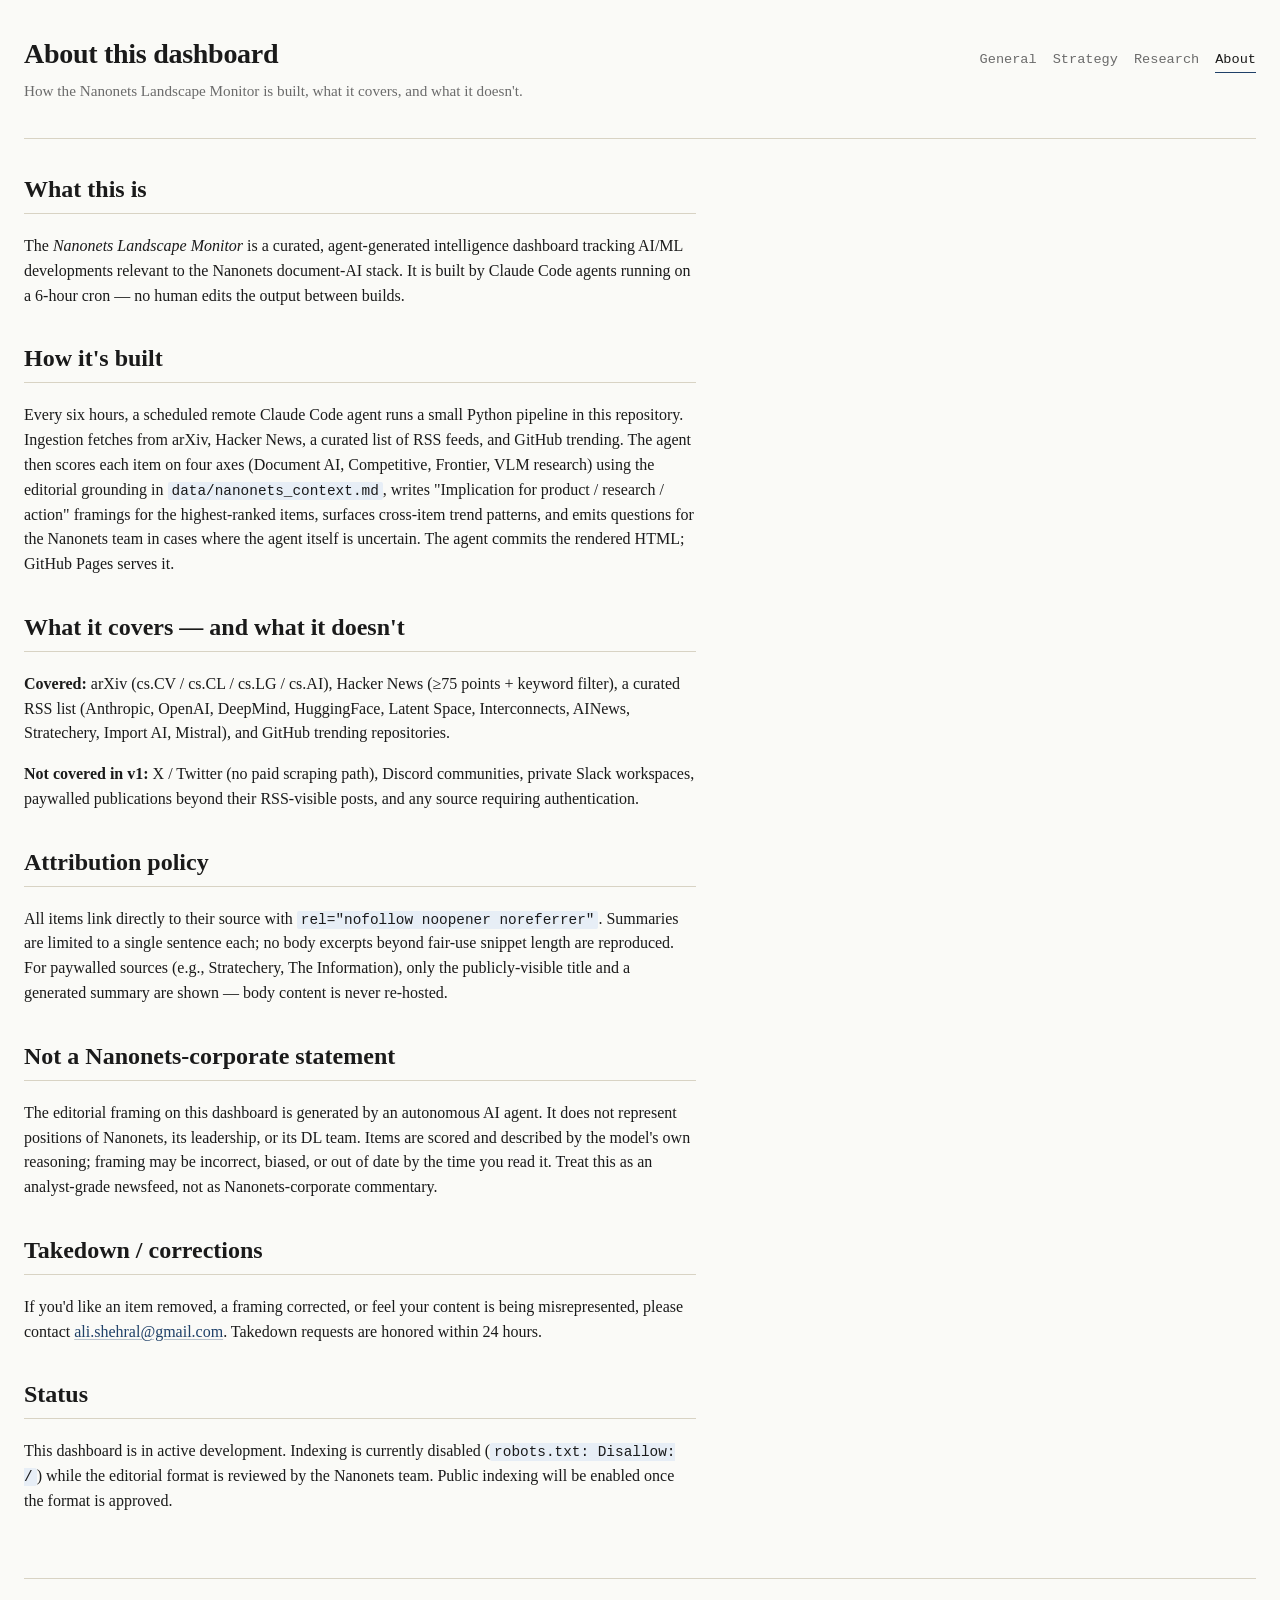
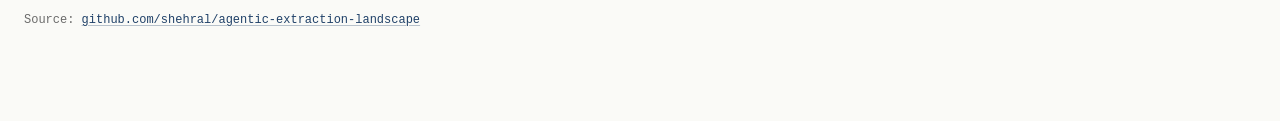
==== docs/about.html @ 38abcd94 "feat: Phase A complete — end-to-end stub build renders to docs/ 114 items ingested from 3 of 4 sourc" ====
<!DOCTYPE html>
<html lang="en">
<head>
  <meta charset="utf-8">
  <meta name="viewport" content="width=device-width, initial-scale=1.0">
  <title>About — Nanonets Landscape</title>
  <link rel="stylesheet" href="assets/styles.css">
</head>
<body>

<header class="site-header">
  <div>
    <h1>About this dashboard</h1>
    <p class="subtitle">How the Nanonets Landscape Monitor is built, what it covers, and what it doesn't.</p>
  </div>
  <nav class="site-nav" aria-label="Audience views">
    <a href="index.html">General</a>
    <a href="for-prathamesh.html">Strategy</a>
    <a href="for-dl-team.html">Research</a>
    <a href="about.html" class="current">About</a>
  </nav>
</header>

<main class="about-content">

<h2>What this is</h2>
<p>
  The <em>Nanonets Landscape Monitor</em> is a curated, agent-generated
  intelligence dashboard tracking AI/ML developments relevant to the
  Nanonets document-AI stack. It is built by Claude Code agents running
  on a 6-hour cron — no human edits the output between builds.
</p>

<h2>How it's built</h2>
<p>
  Every six hours, a scheduled remote Claude Code agent runs a small
  Python pipeline in this repository. Ingestion fetches from arXiv,
  Hacker News, a curated list of RSS feeds, and GitHub trending. The
  agent then scores each item on four axes (Document AI, Competitive,
  Frontier, VLM research) using the editorial grounding in
  <code>data/nanonets_context.md</code>, writes "Implication for product
  / research / action" framings for the highest-ranked items, surfaces
  cross-item trend patterns, and emits questions for the Nanonets team
  in cases where the agent itself is uncertain. The agent commits the
  rendered HTML; GitHub Pages serves it.
</p>

<h2>What it covers — and what it doesn't</h2>
<p>
  <strong>Covered:</strong> arXiv (cs.CV / cs.CL / cs.LG / cs.AI),
  Hacker News (≥75 points + keyword filter), a curated RSS list
  (Anthropic, OpenAI, DeepMind, HuggingFace, Latent Space, Interconnects,
  AINews, Stratechery, Import AI, Mistral), and GitHub trending
  repositories.
</p>
<p>
  <strong>Not covered in v1:</strong> X / Twitter (no paid scraping
  path), Discord communities, private Slack workspaces, paywalled
  publications beyond their RSS-visible posts, and any source requiring
  authentication.
</p>

<h2>Attribution policy</h2>
<p>
  All items link directly to their source with <code>rel="nofollow noopener
  noreferrer"</code>. Summaries are limited to a single sentence each;
  no body excerpts beyond fair-use snippet length are reproduced. For
  paywalled sources (e.g., Stratechery, The Information), only the
  publicly-visible title and a generated summary are shown — body
  content is never re-hosted.
</p>

<h2>Not a Nanonets-corporate statement</h2>
<p>
  The editorial framing on this dashboard is generated by an autonomous
  AI agent. It does not represent positions of Nanonets, its leadership,
  or its DL team. Items are scored and described by the model's own
  reasoning; framing may be incorrect, biased, or out of date by the
  time you read it. Treat this as an analyst-grade newsfeed, not as
  Nanonets-corporate commentary.
</p>

<h2>Takedown / corrections</h2>
<p>
  If you'd like an item removed, a framing corrected, or feel your
  content is being misrepresented, please contact
  <a href="mailto:ali.shehral@gmail.com">ali.shehral@gmail.com</a>.
  Takedown requests are honored within 24 hours.
</p>

<h2>Status</h2>
<p>
  This dashboard is in active development. Indexing is currently
  disabled (<code>robots.txt: Disallow: /</code>) while the editorial
  format is reviewed by the Nanonets team. Public indexing will be
  enabled once the format is approved.
</p>

</main>

<footer class="site-footer">
  <p class="provenance">
    Source: <a href="https://github.com/shehral/agentic-extraction-landscape">github.com/shehral/agentic-extraction-landscape</a>
  </p>
</footer>

</body>
</html>
---- docs/assets/styles.css ----
/* Nanonets Landscape — analyst-grade typography, restrained palette,
   no build step. CSS variables + Grid + mobile-first. */

:root {
  --color-bg: #fafaf7;
  --color-card: #ffffff;
  --color-text: #1a1a1a;
  --color-muted: #6b6b6b;
  --color-rule: #d8d3c4;
  --color-accent: #1f4068;
  --color-accent-soft: #e7eef6;
  --color-hostility: #8a4a31;
  --color-hostility-soft: #f5ece5;

  --serif: "Iowan Old Style", "Source Serif Pro", "Charter", Georgia, serif;
  --mono: "JetBrains Mono", "SF Mono", Menlo, Consolas, monospace;

  --content-max: 88rem;
  --gutter: 1.5rem;
  --line-height: 1.55;

  --shadow-card: 0 1px 0 rgba(0, 0, 0, 0.04), 0 1px 3px rgba(0, 0, 0, 0.04);
}

* { box-sizing: border-box; }

html {
  font-family: var(--serif);
  color: var(--color-text);
  background: var(--color-bg);
  -webkit-font-smoothing: antialiased;
  text-rendering: optimizeLegibility;
  font-size: 16px;
}

body {
  margin: 0;
  line-height: var(--line-height);
  max-width: var(--content-max);
  margin-inline: auto;
  padding: 2rem var(--gutter) 5rem;
}

a {
  color: var(--color-accent);
  text-decoration: underline;
  text-decoration-color: rgba(31, 64, 104, 0.3);
  text-underline-offset: 2px;
}

a:hover { text-decoration-color: currentColor; }

/* ---------- Header ---------- */

.site-header {
  border-bottom: 1px solid var(--color-rule);
  padding-bottom: 1.25rem;
  margin-bottom: 2rem;
  display: flex;
  align-items: baseline;
  justify-content: space-between;
  gap: 1.5rem;
  flex-wrap: wrap;
}

.site-header h1 {
  margin: 0;
  font-size: 1.75rem;
  font-weight: 600;
  letter-spacing: -0.01em;
}

.site-header .subtitle {
  color: var(--color-muted);
  font-size: 0.95rem;
  flex-basis: 100%;
  margin-top: 0.25rem;
}

.site-nav {
  display: flex;
  gap: 1rem;
  font-family: var(--mono);
  font-size: 0.85rem;
}

.site-nav a {
  text-decoration: none;
  color: var(--color-muted);
  padding-bottom: 2px;
  border-bottom: 1px solid transparent;
}

.site-nav a.current {
  color: var(--color-text);
  border-bottom-color: var(--color-accent);
}

.built-at {
  font-family: var(--mono);
  font-size: 0.8rem;
  color: var(--color-muted);
}

/* ---------- Brief (trend bullets above fold) ---------- */

.brief {
  background: var(--color-accent-soft);
  border-left: 3px solid var(--color-accent);
  padding: 1rem 1.25rem;
  margin-bottom: 2rem;
}

.brief h2 {
  margin: 0 0 0.5rem;
  font-size: 0.85rem;
  font-family: var(--mono);
  text-transform: uppercase;
  letter-spacing: 0.05em;
  color: var(--color-accent);
}

.brief ul { margin: 0; padding-left: 1.25rem; }
.brief li { margin-bottom: 0.4rem; }
.brief li:last-child { margin-bottom: 0; }

/* ---------- Axis columns ---------- */

.axes {
  display: grid;
  grid-template-columns: repeat(4, 1fr);
  gap: 1rem;
}

@media (max-width: 1100px) { .axes { grid-template-columns: repeat(2, 1fr); } }
@media (max-width: 640px)  { .axes { grid-template-columns: 1fr; } }

.axis-col h2 {
  font-family: var(--mono);
  font-size: 0.75rem;
  text-transform: uppercase;
  letter-spacing: 0.06em;
  color: var(--color-muted);
  margin: 0 0 0.75rem;
  padding-bottom: 0.4rem;
  border-bottom: 1px solid var(--color-rule);
}

/* ---------- Item card ---------- */

.item {
  background: var(--color-card);
  border: 1px solid var(--color-rule);
  padding: 0.75rem 0.9rem;
  margin-bottom: 0.7rem;
  box-shadow: var(--shadow-card);
  border-radius: 2px;
}

.item.hostility {
  border-left: 3px solid var(--color-hostility);
  background: var(--color-hostility-soft);
}

.item-meta {
  display: flex;
  gap: 0.6rem;
  align-items: center;
  font-family: var(--mono);
  font-size: 0.7rem;
  color: var(--color-muted);
  margin-bottom: 0.35rem;
}

.item-score {
  color: var(--color-text);
  font-weight: 600;
  background: var(--color-accent-soft);
  padding: 1px 5px;
  border-radius: 2px;
}

.item.hostility .item-score { background: var(--color-hostility-soft); color: var(--color-hostility); }

.item-source { text-transform: uppercase; letter-spacing: 0.04em; }

.item-title {
  font-size: 0.97rem;
  line-height: 1.35;
  margin: 0 0 0.35rem;
  font-weight: 500;
}

.item-title a { color: var(--color-text); text-decoration: none; }
.item-title a:hover { color: var(--color-accent); }

.item-summary {
  font-size: 0.88rem;
  color: var(--color-muted);
  margin: 0 0 0.4rem;
}

.framing {
  font-size: 0.82rem;
  border-top: 1px dashed var(--color-rule);
  padding-top: 0.5rem;
  margin-top: 0.5rem;
}

.framing dl { margin: 0; }
.framing dt {
  font-family: var(--mono);
  font-size: 0.7rem;
  text-transform: uppercase;
  letter-spacing: 0.04em;
  color: var(--color-muted);
  margin-top: 0.4rem;
}
.framing dt:first-child { margin-top: 0; }
.framing dd { margin: 0.1rem 0 0; }

.secondary-axes {
  font-family: var(--mono);
  font-size: 0.7rem;
  color: var(--color-muted);
}

/* ---------- Sidebar (AI-partner channel) ---------- */

.ai-partner {
  margin-top: 3rem;
  padding: 1.25rem;
  background: var(--color-card);
  border: 1px dashed var(--color-rule);
}

.ai-partner h2 {
  margin: 0 0 0.75rem;
  font-size: 0.85rem;
  font-family: var(--mono);
  text-transform: uppercase;
  letter-spacing: 0.05em;
  color: var(--color-muted);
}

.ai-partner .question {
  margin-bottom: 1rem;
  padding-left: 0.75rem;
  border-left: 2px solid var(--color-rule);
}

.ai-partner .question:last-child { margin-bottom: 0; }

.ai-partner .question-text { margin: 0 0 0.25rem; font-style: italic; }
.ai-partner .question-context { font-size: 0.85rem; color: var(--color-muted); margin: 0; }

/* ---------- Footer ---------- */

.site-footer {
  margin-top: 4rem;
  padding-top: 1.5rem;
  border-top: 1px solid var(--color-rule);
  font-size: 0.82rem;
  color: var(--color-muted);
}

.site-footer .disclaimer {
  font-style: italic;
  margin-bottom: 0.5rem;
}

.site-footer .provenance {
  font-family: var(--mono);
  font-size: 0.75rem;
  margin-top: 0.5rem;
}

.partial-banner {
  background: #fff4d6;
  border: 1px solid #d6b656;
  padding: 0.75rem 1rem;
  margin-bottom: 1.5rem;
  font-size: 0.9rem;
}

/* ---------- About page ---------- */

.about-content {
  max-width: 42rem;
}

.about-content h2 {
  margin-top: 2rem;
  border-bottom: 1px solid var(--color-rule);
  padding-bottom: 0.3rem;
}

.about-content p { font-size: 1rem; }
.about-content code { font-family: var(--mono); font-size: 0.9em; background: var(--color-accent-soft); padding: 1px 4px; border-radius: 2px; }
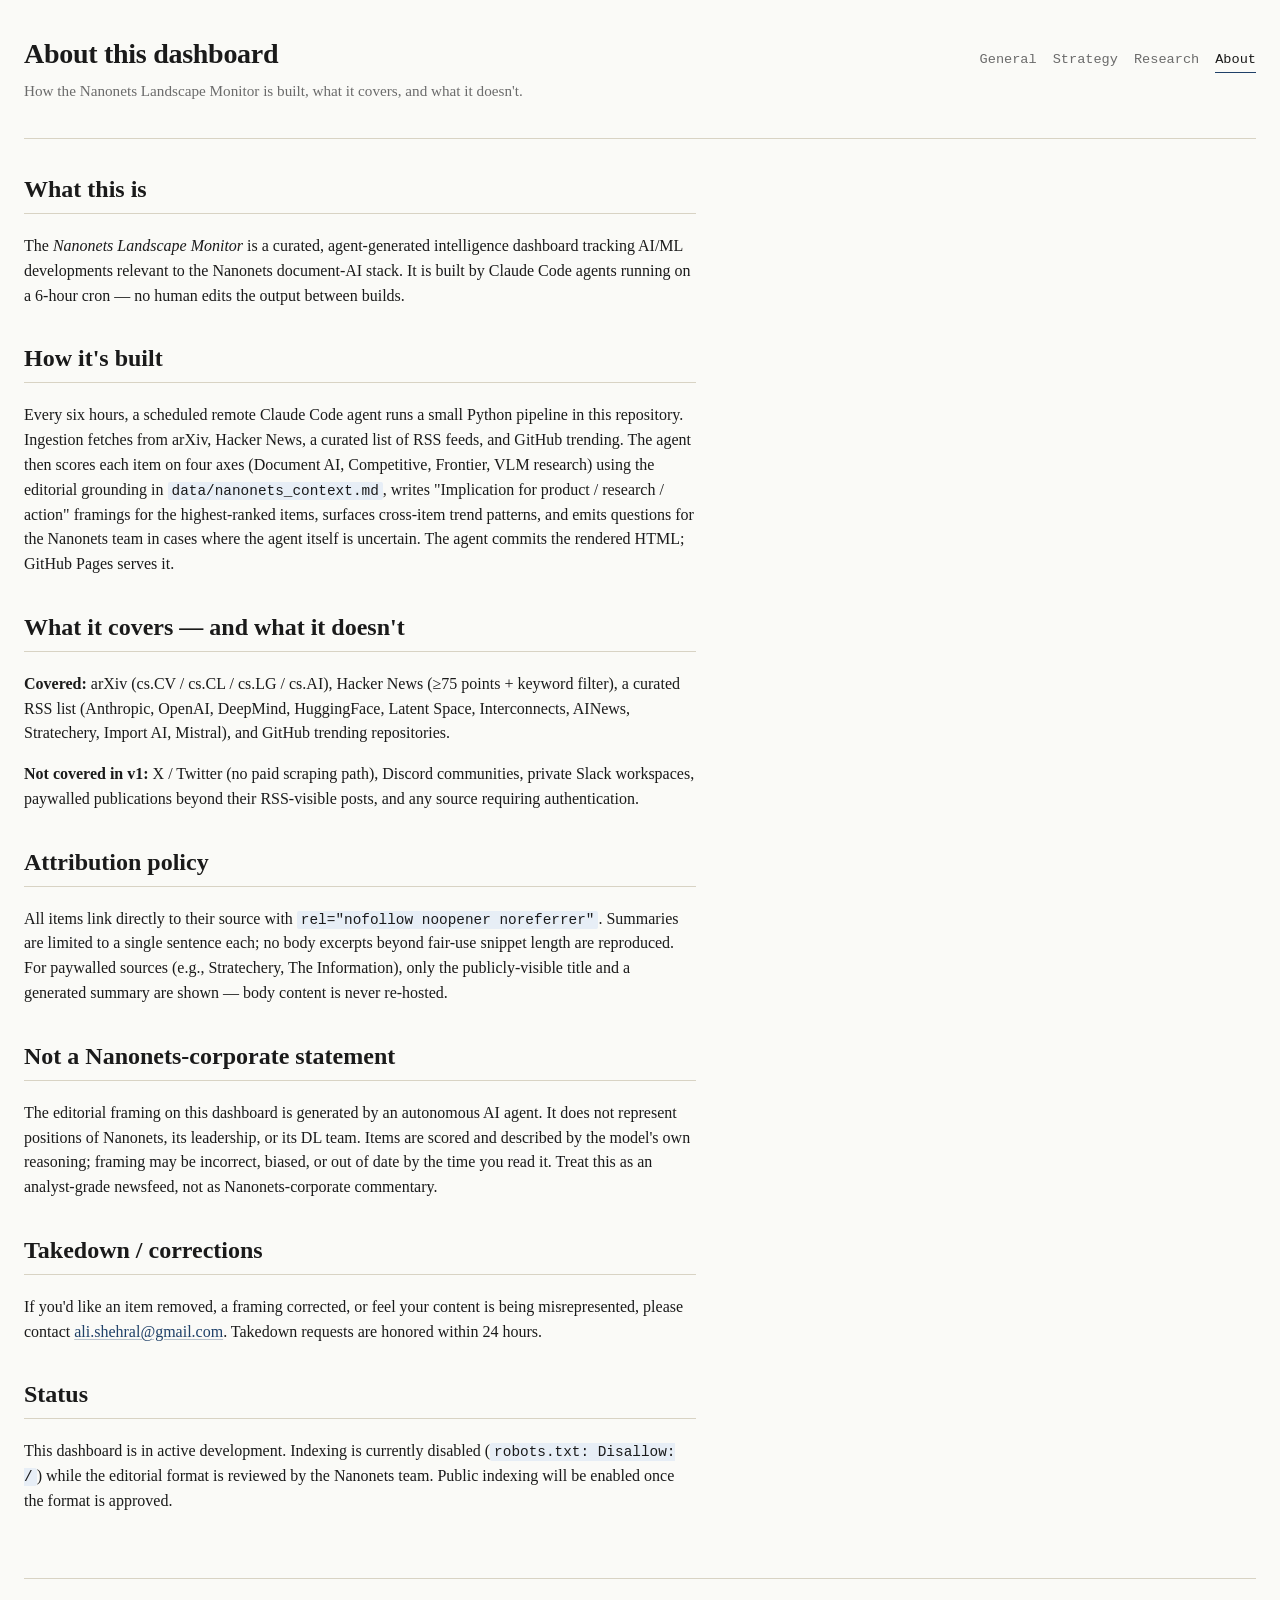
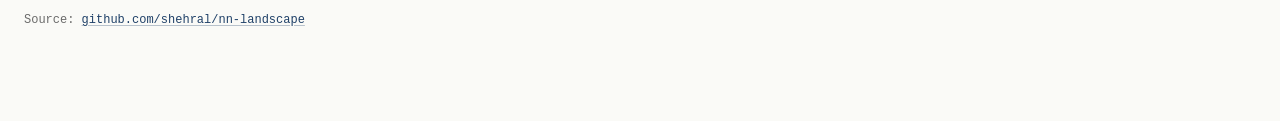
==== commit db0c8823: "chore: rename URL references from agentic-extraction-landscape to nn-landscape Repo is published at " ====
--- a/docs/about.html
+++ b/docs/about.html
@@ -100,7 +100,7 @@
 
 <footer class="site-footer">
   <p class="provenance">
-    Source: <a href="https://github.com/shehral/agentic-extraction-landscape">github.com/shehral/agentic-extraction-landscape</a>
+    Source: <a href="https://github.com/shehral/nn-landscape">github.com/shehral/nn-landscape</a>
   </p>
 </footer>
 
